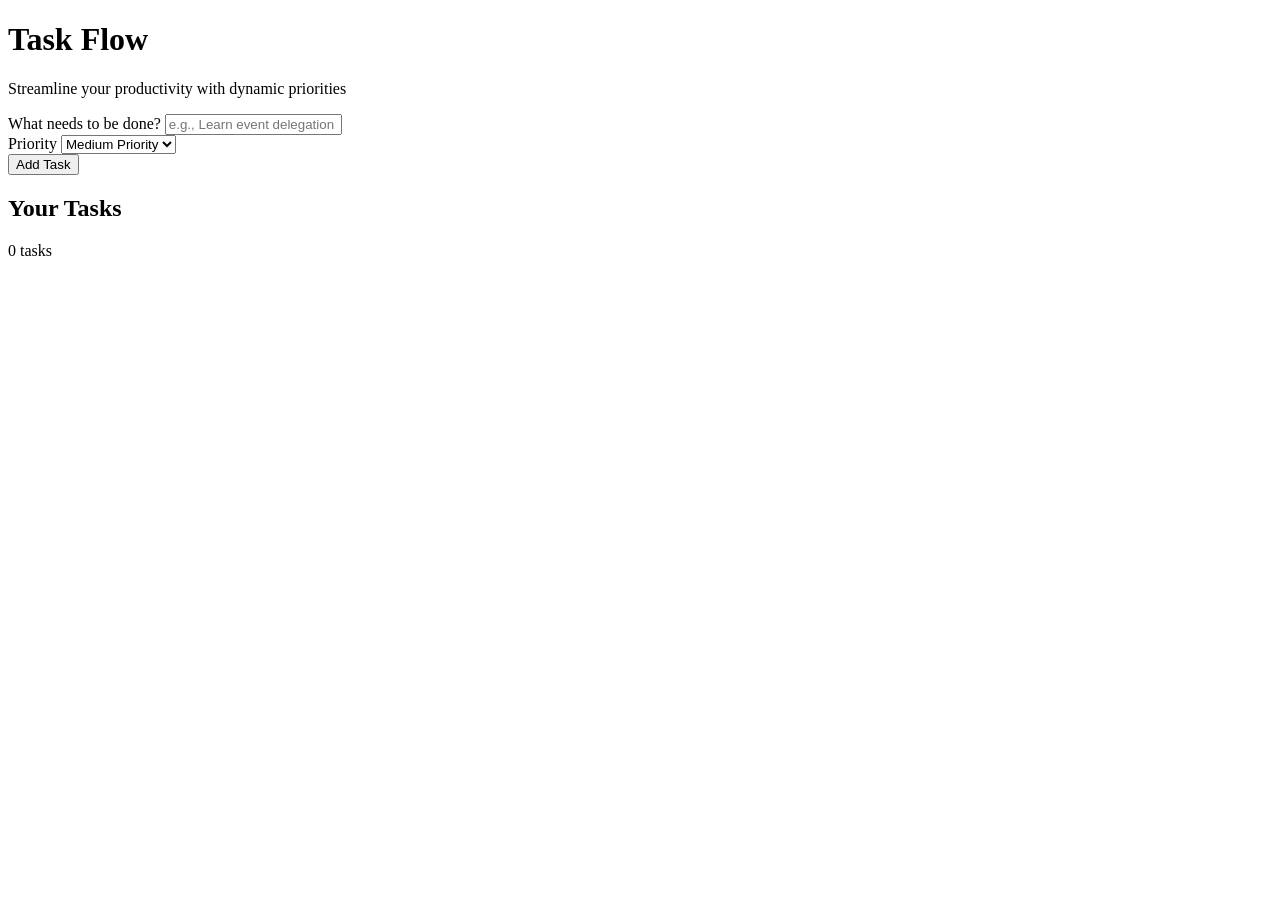
==== TaskManager/JTM.html @ 1ac107eb "Rename task.html to TaskManager/JTM.html" ====
<!DOCTYPE html>
<html lang="en">
<head>
    <meta charset="UTF-8">
    <meta name="viewport" content="width=device-width, initial-scale=1.0">
    <title>Priority Task Manager</title>
    <!-- Google Fonts for premium typography -->
    <link rel="preconnect" href="https://fonts.googleapis.com">
    <link rel="preconnect" href="https://fonts.gstatic.com" crossorigin>
    <link href="https://fonts.googleapis.com/css2?family=Plus+Jakarta+Sans:wght@400;500;600;700&display=swap" rel="stylesheet">
    <link rel="stylesheet" href="taskm.css">
</head>
<body>
    <div class="app-container">
        <header>
            <h1>Task Flow</h1>
            <p class="subtitle">Streamline your productivity with dynamic priorities</p>
        </header>

        <main>
            <!-- Form to create a new task -->
            <section class="task-form-section">
                <form id="task-form" autocomplete="off">
                    <div class="input-group">
                        <label for="task-input">What needs to be done?</label>
                        <input 
                            type="text" 
                            id="task-input" 
                            placeholder="e.g., Learn event delegation in JS..." 
                            required
                        >
                    </div>

                    <div class="input-group select-group">
                        <label for="priority-select">Priority</label>
                        <select id="priority-select">
                            <option value="low">Low Priority</option>
                            <option value="medium" selected>Medium Priority</option>
                            <option value="high">High Priority</option>
                        </select>
                    </div>

                    <button type="submit" id="add-task-btn" class="btn-primary">
                        Add Task
                    </button>
                </form>
            </section>

            <!-- Section displaying active and completed tasks -->
            <section class="task-list-section">
                <div class="list-header">
                    <h2>Your Tasks</h2>
                    <span id="task-counter" class="counter-badge">0 tasks</span>
                </div>
                
                <ul id="task-list" class="task-list">
                    <!-- Tasks will be injected dynamically here using JavaScript -->
                </ul>
            </section>
        </main>
    </div>

    <!-- Our application script -->
    <script src="taskma.js"></script>
</body>
</html>
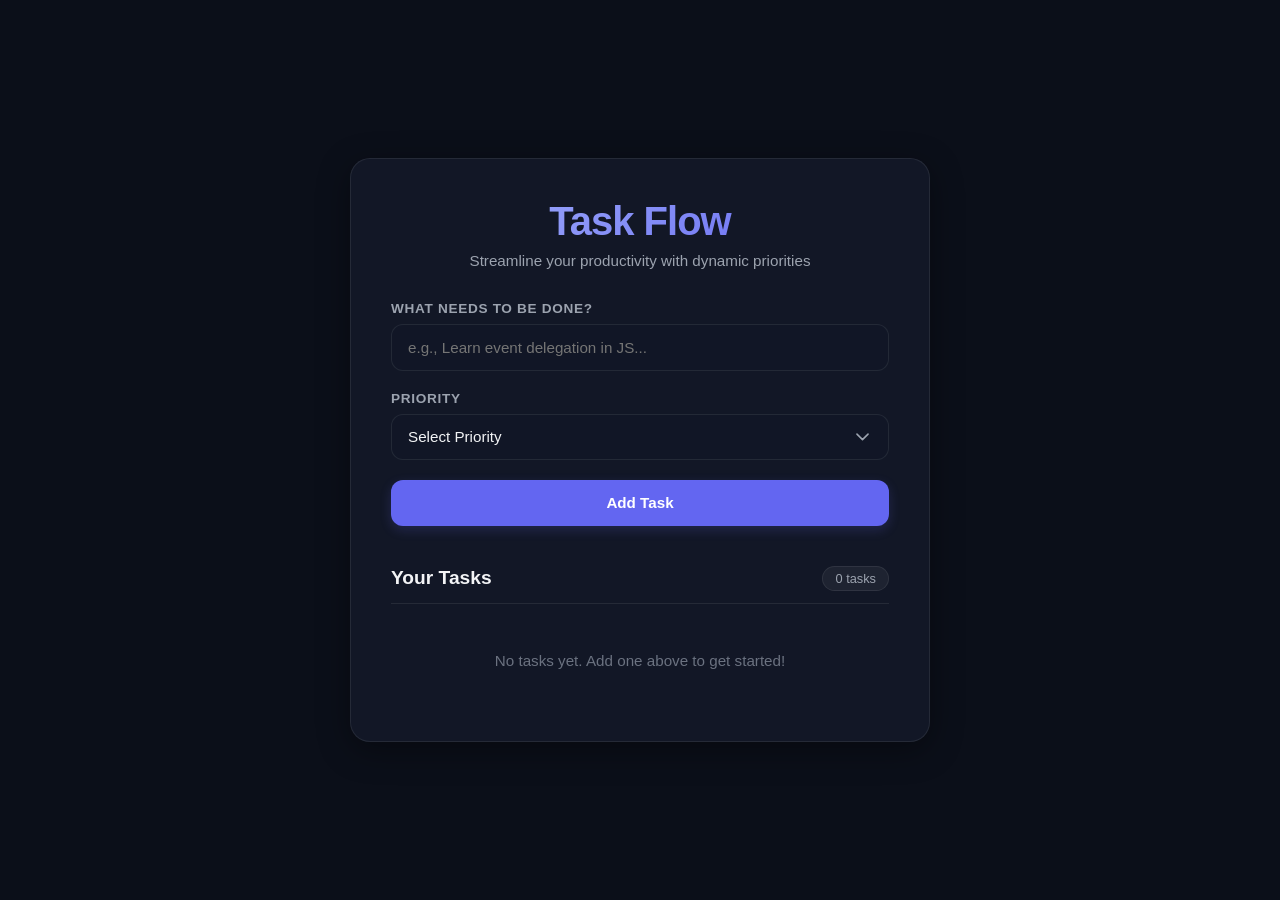
==== commit f768c700: "Update JTM.html" ====
--- a/TaskManager/JTM.html
+++ b/TaskManager/JTM.html
@@ -32,11 +32,12 @@
                     </div>
 
                     <div class="input-group select-group">
-                        <label for="priority-select">Priority</label>
-                        <select id="priority-select">
-                            <option value="low">Low Priority</option>
-                            <option value="medium" selected>Medium Priority</option>
-                            <option value="high">High Priority</option>
+                        <label for="priority">Priority</label>
+                        <select id="priority">
+                            <option value="" disabled selected>Select Priority</option>
+                            <option value="low">Low</option>
+                            <option value="middle">Middle</option>
+                            <option value="high">High</option>
                         </select>
                     </div>
 
--- a/TaskManager/taskm.css
+++ b/TaskManager/taskm.css
@@ -0,0 +1,337 @@
+/* Modern Design System using CSS Variables */
+:root {
+    --bg-app: #0b0f19;
+    --bg-card: rgba(22, 28, 45, 0.7);
+    --border-color: rgba(255, 255, 255, 0.08);
+    
+    --text-primary: #f3f4f6;
+    --text-secondary: #9ca3af;
+    --text-muted: #6b7280;
+
+    /* Curated Accent Colors */
+    --primary-color: #6366f1; /* Indigo */
+    --primary-hover: #4f46e5;
+    
+    /* Priority Status Colors */
+    --priority-low: #10b981;    /* Emerald green */
+    --priority-medium: #f59e0b; /* Amber/Yellow */
+    --priority-high: #ef4444;   /* Rose/Red */
+    
+    --shadow-premium: 0 8px 32px 0 rgba(0, 0, 0, 0.37);
+    --transition-smooth: all 0.25s cubic-bezier(0.4, 0, 0.2, 1);
+    --border-radius: 12px;
+}
+
+* {
+    margin: 0;
+    padding: 0;
+    box-sizing: border-box;
+}
+
+body {
+    font-family: 'Plus Jakarta Sans', -apple-system, BlinkMacSystemFont, "Segoe UI", Roboto, sans-serif;
+    background-color: var(--bg-app);
+    color: var(--text-primary);
+    min-height: 100vh;
+    display: flex;
+    justify-content: center;
+    align-items: center;
+    padding: 2rem 1rem;
+    overflow-x: hidden;
+}
+
+/* Glassmorphism App Container */
+.app-container {
+    width: 100%;
+    max-width: 580px;
+    background: var(--bg-card);
+    backdrop-filter: blur(16px);
+    -webkit-backdrop-filter: blur(16px);
+    border: 1px solid var(--border-color);
+    border-radius: 20px;
+    padding: 2.5rem;
+    box-shadow: var(--shadow-premium);
+    transition: var(--transition-smooth);
+}
+
+header {
+    margin-bottom: 2rem;
+    text-align: center;
+}
+
+header h1 {
+    font-size: 2.5rem;
+    font-weight: 700;
+    letter-spacing: -0.025em;
+    background: linear-gradient(135deg, #a5b4fc 0%, #6366f1 100%);
+    -webkit-background-clip: text;
+    -webkit-text-fill-color: transparent;
+    margin-bottom: 0.5rem;
+}
+
+.subtitle {
+    color: var(--text-secondary);
+    font-size: 0.95rem;
+}
+
+/* Form Styles */
+#task-form {
+    display: flex;
+    flex-direction: column;
+    gap: 1.25rem;
+    margin-bottom: 2.5rem;
+}
+
+.input-group {
+    display: flex;
+    flex-direction: column;
+    gap: 0.5rem;
+}
+
+.input-group label {
+    font-size: 0.85rem;
+    font-weight: 600;
+    color: var(--text-secondary);
+    letter-spacing: 0.05em;
+    text-transform: uppercase;
+}
+
+input[type="text"],
+select {
+    width: 100%;
+    background-color: rgba(17, 24, 39, 0.6);
+    border: 1px solid var(--border-color);
+    border-radius: var(--border-radius);
+    padding: 0.85rem 1rem;
+    font-family: inherit;
+    font-size: 0.95rem;
+    color: var(--text-primary);
+    transition: var(--transition-smooth);
+    outline: none;
+}
+
+input[type="text"]:focus,
+select:focus {
+    border-color: var(--primary-color);
+    box-shadow: 0 0 0 3px rgba(99, 102, 241, 0.2);
+}
+
+select {
+    cursor: pointer;
+    appearance: none;
+    background-image: url("data:image/svg+xml,%3Csvg xmlns='http://www.w3.org/2000/svg' fill='none' viewBox='0 0 24 24' stroke='%239ca3af'%3E%3Cpath stroke-linecap='round' stroke-linejoin='round' stroke-width='2' d='M19 9l-7 7-7-7'/%3E%3C/svg%3E");
+    background-repeat: no-repeat;
+    background-position: right 1rem center;
+    background-size: 1.2rem;
+    padding-right: 2.5rem;
+}
+
+/* Buttons */
+.btn-primary {
+    background-color: var(--primary-color);
+    color: #ffffff;
+    border: none;
+    border-radius: var(--border-radius);
+    padding: 0.9rem 1.5rem;
+    font-size: 0.95rem;
+    font-weight: 600;
+    cursor: pointer;
+    transition: var(--transition-smooth);
+    box-shadow: 0 4px 12px rgba(99, 102, 241, 0.2);
+}
+
+.btn-primary:hover {
+    background-color: var(--primary-hover);
+    transform: translateY(-1px);
+    box-shadow: 0 6px 16px rgba(99, 102, 241, 0.3);
+}
+
+.btn-primary:active {
+    transform: translateY(1px);
+}
+
+/* List Header */
+.list-header {
+    display: flex;
+    justify-content: space-between;
+    align-items: center;
+    border-bottom: 1px solid var(--border-color);
+    padding-bottom: 0.75rem;
+    margin-bottom: 1rem;
+}
+
+.list-header h2 {
+    font-size: 1.2rem;
+    font-weight: 600;
+}
+
+.counter-badge {
+    background-color: rgba(255, 255, 255, 0.05);
+    border: 1px solid var(--border-color);
+    padding: 0.25rem 0.75rem;
+    border-radius: 9999px;
+    font-size: 0.8rem;
+    color: var(--text-secondary);
+    font-weight: 500;
+}
+
+/* Task List */
+.task-list {
+    list-style: none;
+    display: flex;
+    flex-direction: column;
+    gap: 0.75rem;
+}
+
+.task-item {
+    display: flex;
+    align-items: center;
+    justify-content: space-between;
+    background-color: rgba(17, 24, 39, 0.4);
+    border: 1px solid var(--border-color);
+    border-radius: var(--border-radius);
+    padding: 1rem;
+    transition: var(--transition-smooth);
+    animation: slideIn 0.3s ease-out;
+}
+
+.task-item:hover {
+    border-color: rgba(255, 255, 255, 0.15);
+    transform: translateX(2px);
+    background-color: rgba(17, 24, 39, 0.5);
+}
+
+.task-left {
+    display: flex;
+    align-items: center;
+    gap: 0.75rem;
+    flex-grow: 1;
+}
+
+/* Task Checkbox */
+.checkbox-container {
+    position: relative;
+    cursor: pointer;
+    width: 20px;
+    height: 20px;
+}
+
+.checkbox-container input {
+    opacity: 0;
+    cursor: pointer;
+    height: 0;
+    width: 0;
+}
+
+.checkmark {
+    position: absolute;
+    top: 0;
+    left: 0;
+    height: 20px;
+    width: 20px;
+    background-color: transparent;
+    border: 2px solid var(--text-muted);
+    border-radius: 6px;
+    transition: var(--transition-smooth);
+}
+
+.checkbox-container:hover input ~ .checkmark {
+    border-color: var(--primary-color);
+}
+
+.checkbox-container input:checked ~ .checkmark {
+    background-color: var(--primary-color);
+    border-color: var(--primary-color);
+}
+
+.checkmark:after {
+    content: "";
+    position: absolute;
+    display: none;
+}
+
+.checkbox-container input:checked ~ .checkmark:after {
+    display: block;
+}
+
+.checkbox-container .checkmark:after {
+    left: 6px;
+    top: 2px;
+    width: 5px;
+    height: 10px;
+    border: solid white;
+    border-width: 0 2px 2px 0;
+    transform: rotate(45deg);
+}
+
+/* Task Text & Badges */
+.task-content {
+    font-size: 0.95rem;
+    color: var(--text-primary);
+    transition: var(--transition-smooth);
+    word-break: break-word;
+    margin-right: 0.5rem;
+}
+
+.task-completed .task-content {
+    text-decoration: line-through;
+    color: var(--text-muted);
+}
+
+.priority-badge {
+    font-size: 0.7rem;
+    font-weight: 700;
+    text-transform: uppercase;
+    padding: 0.15rem 0.5rem;
+    border-radius: 4px;
+    letter-spacing: 0.05em;
+}
+
+.badge-low {
+    background-color: rgba(16, 185, 129, 0.1);
+    color: var(--priority-low);
+    border: 1px solid rgba(16, 185, 129, 0.2);
+}
+
+.badge-medium {
+    background-color: rgba(245, 158, 11, 0.1);
+    color: var(--priority-medium);
+    border: 1px solid rgba(245, 158, 11, 0.2);
+}
+
+.badge-high {
+    background-color: rgba(239, 68, 68, 0.1);
+    color: var(--priority-high);
+    border: 1px solid rgba(239, 68, 68, 0.2);
+}
+
+/* Delete Button */
+.btn-delete {
+    background: transparent;
+    border: none;
+    cursor: pointer;
+    padding: 0.4rem;
+    border-radius: 6px;
+    color: var(--text-muted);
+    transition: var(--transition-smooth);
+    display: flex;
+    align-items: center;
+    justify-content: center;
+}
+
+.btn-delete:hover {
+    color: var(--priority-high);
+    background-color: rgba(239, 68, 68, 0.1);
+}
+
+/* Keyframes */
+@keyframes slideIn {
+    from {
+        opacity: 0;
+        transform: translateY(10px);
+    }
+    to {
+        opacity: 1;
+        transform: translateY(0);
+    }
+}
